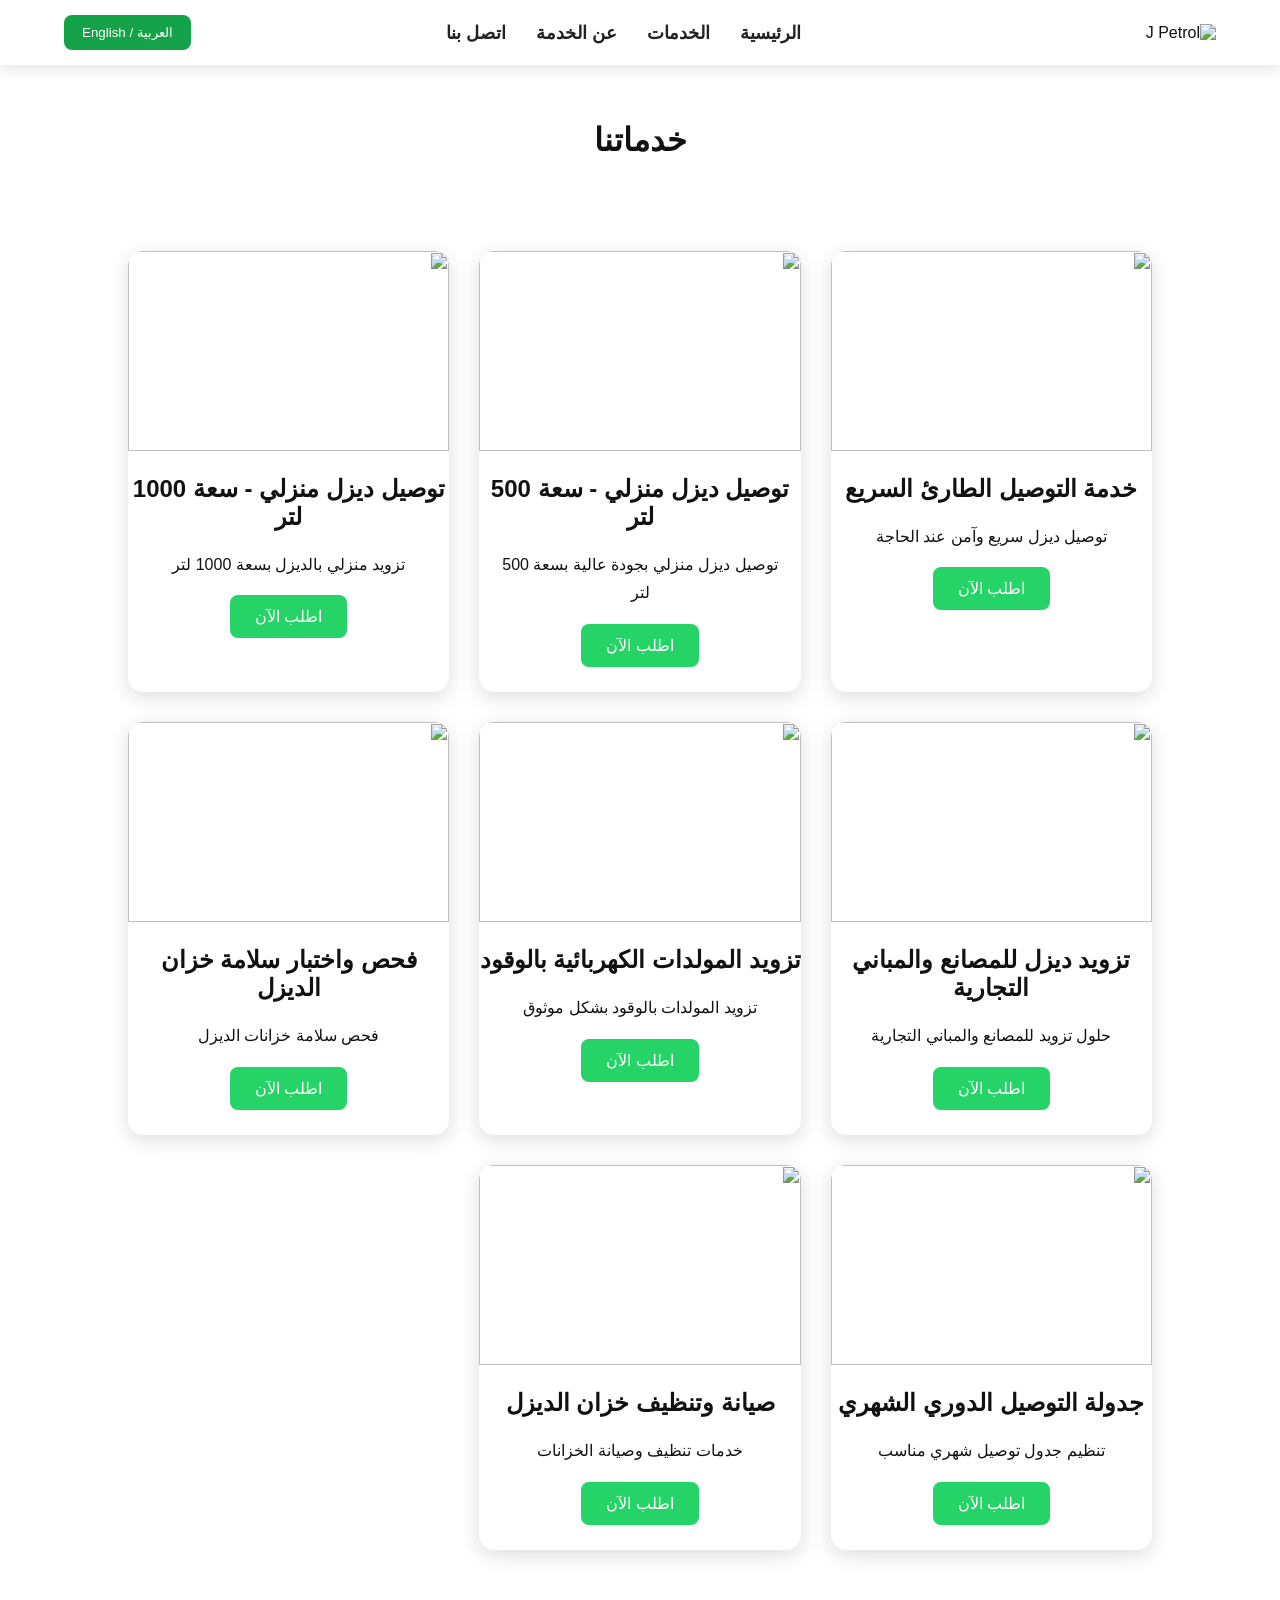
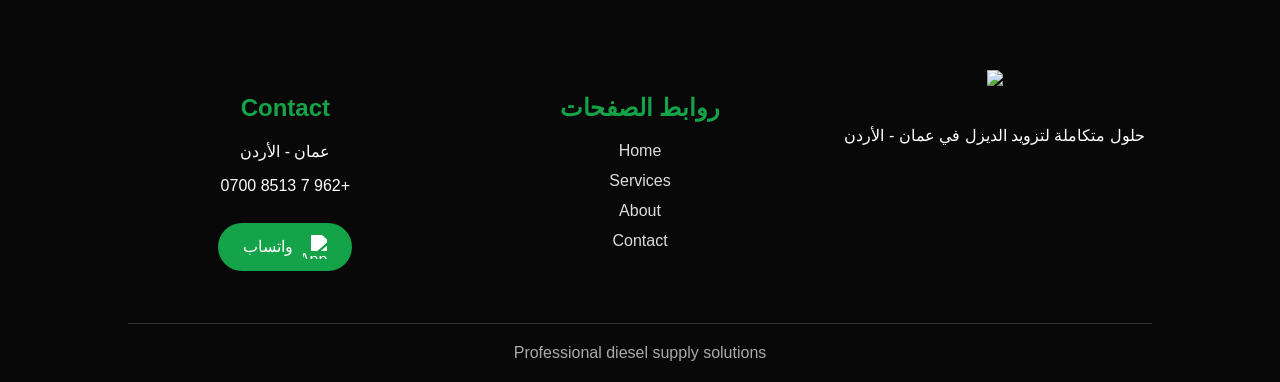
==== services.html @ 36f64475 "Add files via upload" ====
<!DOCTYPE html>
<html lang="ar" dir="rtl">
<head>
<meta charset="UTF-8">
<meta name="viewport" content="width=device-width, initial-scale=1.0">
<title>J Petrol - Services</title>
<link rel="stylesheet" href="style.css">
<style>
.services-grid{
display:grid;
grid-template-columns:repeat(auto-fit,minmax(280px,1fr));
gap:30px;
padding:50px 10%;
}
.card{
background:#fff;
box-shadow:0 5px 20px #ddd;
border-radius:15px;
overflow:hidden;
text-align:center;
padding-bottom:25px;
}
.card img{width:100%;height:200px;object-fit:cover}
.card h2{font-size:24px}
.card p{padding:0 20px;line-height:1.8}
.order{
display:inline-block;
background:#25D366;
color:white;
padding:12px 25px;
border-radius:8px;
text-decoration:none;
}
</style>
</head>
<body>

<header class="main-nav">
<nav class="navbar">
<div class="logo">
<img src="images/logo.svg" alt="J Petrol">
</div>

<ul class="nav-links">
<li><a href="index.html" data-key="home">الرئيسية</a></li>
<li><a href="services.html" data-key="services">الخدمات</a></li>
<li><a href="index.html#about" data-key="about">عن الخدمة</a></li>
<li><a href="index.html#contact" data-key="contact">اتصل بنا</a></li>
</ul>

<button class="menu-toggle" aria-label="menu">☰</button>
<button class="lang-btn" onclick="changeLang()">العربية / English</button>

</nav>
</header>




<h1 style="text-align:center;padding:100px 0 20px;"><span data-key="servicesTitle"><span data-key="servicesTitle">خدماتنا</span></span></h1>

<div class="services-grid">

<div class="card"><img src="images/services/service1.jpg"><h2 data-key="service1">خدمة التوصيل الطارئ السريع</h2><p data-key="service1Desc">توصيل الديزل بسرعة عند الحاجة.</p><a class="order" data-key="order" href="https://wa.me/962000000000?text=طلب خدمة التوصيل الطارئ">اطلب الآن</a></div>

<div class="card"><img src="images/services/service2.jpg"><h2 data-key="service2">توصيل ديزل منزلي - سعة 500 لتر</h2><p data-key="service2Desc">توفير ديزل منزلي بجودة عالية.</p><a class="order" data-key="order" href="https://wa.me/962000000000?text=طلب ديزل 500 لتر">اطلب الآن</a></div>

<div class="card"><img src="images/services/service3.jpg"><h2 data-key="service3">توصيل ديزل منزلي - سعة 1000 لتر</h2><p data-key="service3Desc">خدمة تعبئة منزلية موثوقة.</p><a class="order" data-key="order" href="https://wa.me/962000000000?text=طلب ديزل 1000 لتر">اطلب الآن</a></div>

<div class="card"><img src="images/services/service4.jpg"><h2 data-key="service4">تزويد ديزل للمصانع والمباني التجارية</h2><p data-key="service4Desc">حلول تزويد للشركات والمصانع.</p><a class="order" data-key="order" href="https://wa.me/962000000000?text=طلب تزويد مصانع">اطلب الآن</a></div>

<div class="card"><img src="images/services/service5.jpg"><h2 data-key="service5">تزويد المولدات الكهربائية بالوقود</h2><p data-key="service5Desc">تزويد مستمر للمولدات.</p><a class="order" data-key="order" href="https://wa.me/962000000000?text=طلب تزويد مولدات">اطلب الآن</a></div>

<div class="card"><img src="images/services/service6.jpg"><h2 data-key="service6">فحص واختبار سلامة خزان الديزل</h2><p data-key="service6Desc">فحص احترافي للخزانات.</p><a class="order" data-key="order" href="https://wa.me/962000000000?text=طلب فحص خزان">اطلب الآن</a></div>

<div class="card"><img src="images/services/service7.jpg"><h2 data-key="service7">جدولة التوصيل الدوري الشهري</h2><p data-key="service7Desc">تنظيم مواعيد التوصيل.</p><a class="order" data-key="order" href="https://wa.me/962000000000?text=طلب جدولة شهرية">اطلب الآن</a></div>

<div class="card"><img src="images/services/service8.jpg"><h2 data-key="service8">صيانة وتنظيف خزان الديزل</h2><p data-key="service8Desc">خدمات صيانة وتنظيف.</p><a class="order" data-key="order" href="https://wa.me/962000000000?text=طلب صيانة خزان">اطلب الآن</a></div>

</div>




<footer class="modern-footer">

<div class="footer-container">

<div class="footer-col brand">
<img src="images/logo.svg" class="footer-logo">
<p>
<span data-key="footerDescription">J Petrol provides reliable diesel supply solutions for homes, businesses and factories in Amman - Jordan.</span>
</p>
</div>

<div class="footer-col">
<h3 data-key="quickLinks">Quick Links</h3>
<a href="index.html">Home</a>
<a href="services.html">Services</a>
<a href="index.html#about">About</a>
<a href="index.html#contact">Contact</a>
</div>

<div class="footer-col">
<h3 data-key="footerContact">Contact</h3>
<p><span data-key="location">📍 Amman, Jordan</span></p>
<p><span data-key="phoneFooter">📞 +962 XXXXXXXX</span></p>
<a class="footer-whatsapp" href="https://wa.me/962XXXXXXXXX" target="_blank"><img src="images/whatsapp.svg" alt="WhatsApp"><span data-key="whatsapp">WhatsApp</span></a>
</div>

</div>

<div class="footer-bottom">
<span data-key="footerText">Professional diesel supply solutions</span>
</div>

</footer>


<script>
const observer = new IntersectionObserver(entries=>{
entries.forEach(entry=>{
if(entry.isIntersecting){
entry.target.classList.add("show");
}
});
});

document.querySelectorAll("[data-animate]").forEach(el=>{
observer.observe(el);
});
</script>


<script>
const menu=document.querySelector(".menu-toggle");
const links=document.querySelector(".nav-links");
if(menu){menu.addEventListener("click",()=>{links.classList.toggle("active"); menu.classList.toggle("open");});}
</script>
<script src="translations.js"></script>
<script>
let currentLang = localStorage.getItem("lang") || "ar";

function applyLanguage(){
    document.documentElement.lang = currentLang;
    document.documentElement.dir = currentLang === "ar" ? "rtl" : "ltr";

    document.querySelectorAll("[data-key]").forEach(function(el){
        const key = el.getAttribute("data-key");
        if(translations[currentLang] && translations[currentLang][key]){
            el.innerHTML = translations[currentLang][key];
        }
    });

    document.querySelectorAll("[data-key-placeholder]").forEach(function(el){
        const key = el.getAttribute("data-key-placeholder");
        if(translations[currentLang] && translations[currentLang][key]){
            el.placeholder = translations[currentLang][key];
        }
    });
}

function changeLang(){
    currentLang = currentLang === "ar" ? "en" : "ar";
    localStorage.setItem("lang", currentLang);
    applyLanguage();
}

document.addEventListener("DOMContentLoaded", applyLanguage);
</script>
</body>
</html>
---- style.css ----
* {
  box-sizing: border-box;
}
body {
  margin: 0;
  font-family: Arial;
  color: #222;
}
nav {
  display: flex;
  justify-content: space-around;
  align-items: center;
  padding: 20px;
  background: white;
}
nav ul {
  display: flex;
  gap: 30px;
  list-style: none;
}
.logo {
  width: 120px;
}

.logo img{
  height: 55px;
}

button {
  padding: 10px;
  background: #e59b00;
  color: white;
  border: 0;
}
.hero {
  height: 90vh;
  background: url("images/hero.jpg") center/cover;
  display: flex;
  align-items: center;
  color: white;
}
.content {
  margin: 10%;
  font-size: 25px;
  background: #0008;
  padding: 30px;
}
.split {
  display: flex;
  gap: 40px;
  align-items: center;
  padding: 70px 10%;
}
.split img,
.contact img {
  width: 45%;
  border-radius: 15px;
}
.dark {
  background: #111;
  color: white;
}
.contact {
  text-align: center;
  padding: 70px;
}
.contact img {
  width: 60%;
}
footer {
  background: #050505;
  color: white;
  text-align: center;
  padding: 30px;
}
@media (max-width: 700px) {
  .split {
    flex-direction: column;
  }
  .split img,
  .contact img {
    width: 90%;
  }
  nav {
    flex-direction: column;
  }
  nav ul {
    padding: 0;
  }
}

.services-grid {
  display: grid;
  grid-template-columns: repeat(auto-fit, minmax(230px, 1fr));
  gap: 25px;
  padding: 30px 10%;
}
.service-card {
  background: #fff;
  box-shadow: 0 4px 15px #ddd;
  border-radius: 12px;
  overflow: hidden;
  text-align: center;
  padding-bottom: 20px;
}
.service-card img {
  width: 100%;
  height: 160px;
  object-fit: cover;
}
.service-card a {
  display: inline-block;
  background: #15a349;
  color: #fff;
  padding: 10px 25px;
  border-radius: 8px;
  text-decoration: none;
}
nav a {
  text-decoration: none;
  color: #222;
}

.whatsapp-btn {
  display: inline-block;
  background: #15a349;
  color: white;
  padding: 15px 35px;
  border-radius: 10px;
  text-decoration: none;
  margin: 20px;
}

#whatsappForm {
  max-width: 600px;
  margin: 30px auto;
  display: flex;
  flex-direction: column;
  gap: 15px;
}

#whatsappForm input,
#whatsappForm select,
#whatsappForm textarea {
  padding: 15px;
  font-size: 16px;
  border: 1px solid #ddd;
  border-radius: 8px;
}

#whatsappForm textarea {
  height: 120px;
}

.whatsapp-float {
  position: fixed;
  bottom: 25px;
  right: 25px;
  width: 60px;
  height: 60px;
  background: #15a349;
  color: white;
  border-radius: 50%;
  display: flex;
  align-items: center;
  justify-content: center;
  font-size: 30px;
  text-decoration: none;
  z-index: 9999;
  box-shadow: 0 5px 15px rgba(0, 0, 0, 0.3);
}

.lang-btn {
  background: #e59b00;
  color: white;
  border: none;
  padding: 10px 18px;
  border-radius: 8px;
  cursor: pointer;
}

.main-nav {
  position: fixed;
  top: 0;
  left: 0;
  right: 0;
  z-index: 10000;
  background: white;
  box-shadow: 0 3px 15px rgba(0, 0, 0, 0.12);
}

.navbar {
  width: 90%;
  margin: auto;
  display: flex;
  align-items: center;
  justify-content: space-between;
  padding: 15px 0;
}

.navbar ul {
  display: flex;
  gap: 30px;
  list-style: none;
  margin: 0;
}

.navbar a {
  text-decoration: none;
  color: #222;
  font-size: 18px;
  font-weight: 600;
}

.lang-btn {
  background: #e59b00;
  color: white;
  border: 0;
  padding: 10px 18px;
  border-radius: 8px;
  cursor: pointer;
}

/* body{
padding-top:90px;
} */

@media (max-width: 768px) {
  .navbar {
    flex-direction: column;
    gap: 15px;
  }
  .navbar ul {
    gap: 15px;
    flex-wrap: wrap;
    justify-content: center;
  }
}

:root {
  --primary: #15a349;
  --dark: #111111;
  --light: #ffffff;
}

body {
  font-family: "Arial", sans-serif;
  color: var(--dark);
}

/* Modern Hero */
.hero {
  min-height: 100vh;
  background:
    linear-gradient(90deg, rgba(0, 0, 0, 0.85), rgba(0, 0, 0, 0.35)),
    url("images/hero.jpg") center/cover;
  display: flex;
  align-items: center;
}

.hero-content {
  max-width: 700px;
  color: white;
}

.hero-content h1 {
  font-size: 60px;
  font-weight: 800;
  line-height: 1.2;
}

.hero-content p {
  font-size: 22px;
  line-height: 2;
}

.hero .btn {
  background: var(--primary);
  border-radius: 30px;
  padding: 16px 45px;
}

/* Services Cards */

.service-card {
  background: white;
  border-radius: 20px;
  overflow: hidden;
  transition: 0.35s;
  border: 1px solid #eee;
}

.service-card:hover {
  transform: translateY(-12px);
  box-shadow: 0 20px 40px rgba(0, 0, 0, 0.15);
}

.service-card img {
  transition: 0.35s;
}

.service-card:hover img {
  transform: scale(1.05);
}

.service-card a {
  background: var(--primary) !important;
}

/* Buttons */

button,
.lang-btn {
  background: var(--primary) !important;
}

/* Sections */

.section-title {
  font-weight: 800;
}

.split.dark {
  background: #111;
  color: white;
}

/* Modern Footer */

.modern-footer {
  background: #080808;
  color: white;
  padding: 70px 10% 20px;
}

.footer-container {
  display: grid;
  grid-template-columns: repeat(auto-fit, minmax(250px, 1fr));
  gap: 40px;
}

.footer-logo {
  width: 160px;
  margin-bottom: 20px;
}

.footer-col h3 {
  color: #15a349;
  font-size: 24px;
  margin-bottom: 20px;
}

.footer-col a {
  display: block;
  color: #ddd;
  text-decoration: none;
  margin: 12px 0;
  transition: 0.3s;
}

.footer-col a:hover {
  color: #15a349;
  transform: translateX(5px);
}

.footer-whatsapp {
  background: #15a349;
  color: white !important;
  padding: 12px 25px;
  border-radius: 25px;
  display: inline-block !important;
}

.footer-bottom {
  margin-top: 40px;
  padding-top: 20px;
  border-top: 1px solid #333;
  text-align: center;
  color: #aaa;
}

/* Scroll Animation */

[data-animate] {
  opacity: 0;
  transform: translateY(40px);
  transition: all 0.8s ease;
}

[data-animate].show {
  opacity: 1;
  transform: translateY(0);
}

.service-card {
  transition: 0.4s;
}

.service-card:hover {
  transform: translateY(-15px);
  box-shadow: 0 20px 45px rgba(32, 200, 120, 0.25);
}

.premium-hero {
  height: 100vh;
  background:
    linear-gradient(90deg, rgba(0, 0, 0, 0.85), rgba(0, 0, 0, 0.35)),
    url("images/hero.jpg") center/cover;
  position: relative;
  display: flex;
  align-items: center;
  overflow: hidden;
}

.hero-container {
  width: 90%;
  margin: auto;
  position: relative;
  z-index: 2;
}

.hero-text {
  max-width: 720px;
  color: white;
}

.hero-small {
  font-size: 22px;
  color: #15a349;
  font-weight: bold;
}

.hero-text h1 {
  font-size: 72px;
  line-height: 1.15;
  font-weight: 900;
  margin: 20px 0;
}

.hero-text h1 span {
  color: #15a349;
}

.hero-text p {
  font-size: 24px;
  line-height: 1.8;
}

.hero-buttons {
  display: flex;
  gap: 20px;
  align-items: center;
  margin-top: 35px;
}

.hero-whatsapp {
  display: flex;
  align-items: center;
  gap: 15px;
  background: #15a349;
  padding: 15px 35px;
  border-radius: 45px;
  color: white;
  text-decoration: none;
}

.hero-whatsapp img {
  width: 45px;
}

.hero-whatsapp small {
  display: block;
  direction: ltr;
}

.hero-outline {
  border: 1px solid white;
  padding: 18px 35px;
  border-radius: 40px;
  color: white;
  text-decoration: none;
}

.hero-features {
  display: flex;
  margin-top: 60px;
  gap: 15px;
}

/* .hero-features div{
background:rgba(0,0,0,.45);
padding:15px 25px;
text-align:center;
border-radius:15px;
} */

.hero-features span {
  font-size: 35px;
  color: #15a349;
}

.hero-features p {
  font-size: 18px;
  margin: 5px;
}

@media (max-width: 768px) {
  .hero-text h1 {
    font-size: 42px;
  }
  .hero-buttons,
  .hero-features {
    flex-direction: column;
  }
}

.premium-hero {
  min-height: 100vh;
  background:
    linear-gradient(90deg, rgba(0, 0, 0, 0.8), rgba(0, 0, 0, 0.25)),
    url("images/hero.jpg") center/cover;
  display: flex;
  align-items: center;
}
.hero-container {
  width: 90%;
  margin: auto;
}
.hero-text {
  max-width: 700px;
  color: #fff;
}
.hero-small {
  color: #15a349;
  font-size: 24px;
}
.hero-text h1 {
  font-size: 70px;
  font-weight: 900;
  line-height: 1.2;
}
.hero-text h1 span {
  color: #15a349;
}
.hero-text p {
  font-size: 22px;
  line-height: 1.8;
}
.hero-buttons {
  display: flex;
  gap: 20px;
  margin-top: 30px;
}
.hero-whatsapp {
  display: flex;
  align-items: center;
  gap: 15px;
  background: #15a349;
  color: #fff;
  padding: 15px 35px;
  border-radius: 50px;
  text-decoration: none;
}
.hero-whatsapp img {
  width: 45px;
}
.hero-outline {
  border: 1px solid #fff;
  color: #fff;
  padding: 18px 35px;
  border-radius: 40px;
  text-decoration: none;
}

/* =========================
   Mobile Responsive Design
========================= */

@media (max-width: 768px) {
  body {
    overflow-x: hidden;
  }

  /* Navbar */
  .main-nav {
    position: fixed;
  }

  .navbar {
    width: 95%;
    flex-direction: column;
    gap: 15px;
    padding: 12px 0;
  }

  .navbar ul {
    width: 100%;
    justify-content: center;
    flex-wrap: wrap;
    gap: 15px;
    padding: 0;
  }

  .navbar a {
    font-size: 14px;
  }

  .lang-btn {
    padding: 8px 14px;
    font-size: 14px;
  }

  /* Hero */

  .premium-hero,
  .hero {
    min-height: 100vh;
    text-align: center;
  }

  .hero-container {
    width: 90%;
  }

  .hero-text {
    margin: auto;
  }

  .hero-text h1,
  .hero-content h1 {
    font-size: 38px;
    line-height: 1.3;
  }

  .hero-text p,
  .hero-content p {
    font-size: 17px;
    line-height: 1.8;
  }

  .hero-buttons {
    flex-direction: column;
    align-items: center;
  }

  .hero-whatsapp {
    width: 100%;
    justify-content: center;
    padding: 12px;
  }

  .hero-outline {
    width: 100%;
  }

  /* Services */

  .services-grid {
    grid-template-columns: 1fr;
    padding: 30px 5%;
  }

  .service-card {
    width: 100%;
  }

  .service-card img {
    height: 200px;
  }

  /* Sections */

  .split {
    flex-direction: column;
    padding: 50px 5%;
    text-align: center;
  }

  .split img,
  .contact img {
    width: 100%;
  }

  .section-title {
    font-size: 30px;
  }

  .section-text {
    font-size: 17px;
  }

  /* Contact Form */

  #whatsappForm {
    width: 100%;
    padding: 0 10px;
  }

  /* Footer */

  .footer-container {
    grid-template-columns: 1fr;
    text-align: center;
  }

  .footer-col a:hover {
    transform: none;
  }

  /* Floating WhatsApp */

  .whatsapp-float {
    width: 58px;
    height: 58px;
    right: 15px;
    bottom: 15px;
  }
}

@media (max-width: 420px) {
  .hero-text h1,
  .hero-content h1 {
    font-size: 32px;
  }

  .navbar ul {
    gap: 10px;
  }

  .navbar a {
    font-size: 13px;
  }
}

/* Professional mobile improvements */
.hero-container {
  width: 90%;
  max-width: 1200px;
  margin: auto;
}
.hero-text {
  max-width: 620px;
  background: rgba(0, 0, 0, 0.45);
  padding: 40px;
  border-radius: 20px;
  backdrop-filter: blur(4px);
}
.hero-text h1 {
  font-size: clamp(32px, 5vw, 58px);
  margin: 15px 0;
}
.hero-text p {
  font-size: 20px;
  line-height: 1.8;
}
.hero-buttons {
  display: flex;
  gap: 15px;
  flex-wrap: wrap;
  margin-top: 25px;
}
.hero-whatsapp,
.hero-outline {
  display: flex;
  align-items: center;
  gap: 12px;
  padding: 14px 22px;
  border-radius: 12px;
  text-decoration: none;
}
.hero-whatsapp {
  background: #15a349;
  color: #fff;
}
.hero-whatsapp img {
  width: 35px;
  height: 35px;
}
.hero-outline {
  border: 2px solid #fff;
  color: #fff;
}

.menu-toggle {
  display: none;
  background: #e59b00;
  color: white;
  border: 0;
  font-size: 25px;
  border-radius: 8px;
  padding: 8px 14px;
}

@media (max-width: 768px) {
  body {
    padding-top: 75px;
    overflow-x: hidden;
  }
  .main-nav {
    height: auto;
  }
  .navbar {
    width: 92%;
    flex-direction: row;
    flex-wrap: wrap;
    padding: 12px 0;
  }
  .logo {
    width: 95px;
  }
  .menu-toggle {
    display: block;
    order: 2;
  }
  .lang-btn {
    order: 3;
    font-size: 12px;
    padding: 8px;
  }
  .nav-links {
    display: none !important;
    width: 100%;
    flex-direction: column;
    text-align: center;
    gap: 12px !important;
    padding: 15px 0 !important;
  }
  .nav-links.active {
    display: flex !important;
  }
  .hero {
    min-height: 80vh;
    height: auto;
    padding: 50px 0;
  }
  .hero-text {
    padding: 25px 18px;
    text-align: center;
  }
  .hero-text p {
    font-size: 16px;
  }
  .hero-buttons {
    justify-content: center;
  }
  .hero-whatsapp,
  .hero-outline {
    width: 100%;
    justify-content: center;
  }
  .split {
    padding: 40px 6%;
    gap: 25px;
  }
  .split h2 {
    font-size: 26px;
  }
  .services-grid {
    padding: 20px 6%;
    grid-template-columns: 1fr;
  }
  .service-card img {
    height: 200px;
  }
  footer {
    padding: 25px 15px;
  }
}

/* Improved mobile dropdown navigation */
@media (max-width: 768px) {
  .main-nav {
    height: 72px;
  }
  .navbar {
    height: 72px;
    position: relative;
    flex-direction: row;
    align-items: center;
    justify-content: space-between;
  }
  .nav-links.active {
    position: absolute;
    top: 72px;
    left: 0;
    width: 100%;
    background: #fff;
    box-shadow: 0 10px 25px rgba(0, 0, 0, 0.12);
    padding: 25px 0 !important;
    display: flex !important;
    gap: 22px !important;
    z-index: 9999;
  }
  .nav-links.active a {
    font-size: 17px;
    padding: 8px;
    display: block;
  }
  .menu-toggle {
    order: 0;
    width: 52px;
    height: 45px;
    display: flex;
    align-items: center;
    justify-content: center;
    background: #15a349;
  }
  .logo {
    order: 1;
  }
  .lang-btn {
    order: 2;
  }
}

/* Premium Hero Upgrade */
.premium-hero {
  position: relative;
  min-height: 100vh;
  padding-top: 90px;
  background:
    linear-gradient(90deg, rgba(0, 0, 0, 0.82) 0%, rgba(0, 0, 0, 0.35) 65%),
    url("images/hero.jpg") center/cover no-repeat;
  display: flex;
  align-items: center;
}
.hero-container {
  width: 90%;
  margin: auto;
}
.hero-text {
  max-width: 950px;
  color: #fff;
}
.hero-small {
  color: #15a349;
  font-size: 22px;
  font-weight: bold;
}
.hero-text h1 {
  font-size: 72px;
  line-height: 1.15;
  font-weight: 900;
  margin: 20px 0;
}
.hero-text h1 span {
  color: #15a349;
}
.hero-text p {
  font-size: 24px;
  line-height: 1.8;
}
.hero-buttons {
  display: flex;
  gap: 25px;
  align-items: center;
  margin-top: 35px;
}
.hero-whatsapp {
  background: #15a349;
  color: #fff;
  text-decoration: none;
  padding: 15px 35px;
  border-radius: 45px;
  display: flex;
  align-items: center;
  gap: 15px;
  font-size: 20px;
}
.hero-whatsapp img {
  width: 38px;
}
.hero-outline {
  border: 1px solid #fff;
  color: #fff;
  text-decoration: none;
  border-radius: 40px;
}
.hero-features {
  display: flex;
  direction: rtl;
  gap: 0;
  margin-top: 55px;
  align-items: center;
}
.hero-features .feature-item {
  width: 170px;
  padding: 10px 20px;
  border-left: 1px solid rgba(255, 255, 255, 0.35);
  text-align: center;
}
.hero-features .feature-item:last-child {
  border-left: 0;
}
.feature-icon {
  width: 58px;
  height: 58px;
  margin: 0 auto 12px;
  border-radius: 50%;
  display: flex;
  align-items: center;
  justify-content: center;
  background: rgba(0, 0, 0, 0.55);
  color: #15a349;
  font-size: 30px;
  filter: drop-shadow(0 0 8px rgba(32, 200, 120, 0.25));
}
.hero-features span {
  display: block;
  color: #fff;
  font-size: 17px;
  font-weight: 700;
  white-space: nowrap;
}

@media (max-width: 768px) {
  .premium-hero {
    min-height: 100vh;
    text-align: center;
  }
  .hero-container {
    width: 92%;
  }
  .hero-text h1 {
    font-size: 40px;
  }
  .hero-text p {
    font-size: 17px;
  }
  .hero-buttons {
    flex-direction: column;
  }
  .hero-whatsapp,
  .hero-outline {
    width: 100%;
    justify-content: center;
  }
  .hero-features {
    display: grid;
    grid-template-columns: repeat(2, 1fr);
    margin-top: 35px;
  }
  .hero-features .feature-item {
    width: auto;
    border: 0;
    padding: 10px;
  }
}

/* Premium SVG Hero Icons */
.feature-icon svg {
  width: 42px;
  height: 42px;
  fill: none;
  stroke: #00c853;
  stroke-width: 2;
  stroke-linecap: round;
  stroke-linejoin: round;
  display: block;
}
.feature-icon svg path:first-child {
  fill: transparent;
}
.feature-icon {
  display: flex;
  align-items: center;
  justify-content: center;
}

/* Phone contact box */
.phone-box {
  display: flex;
  align-items: center;
  justify-content: center;
  gap: 18px;
  background: #f7f7f7;
  border-radius: 16px;
  padding: 18px 35px;
  margin: 25px auto;
  max-width: 420px;
  direction: rtl;
  border: 1px solid #e5e5e5;
}
.phone-icon {
  width: 55px;
  height: 55px;
  border-radius: 50%;
  background: #16c45b;
  color: white;
  display: flex;
  align-items: center;
  justify-content: center;
  font-size: 25px;
}
.phone-box h3 {
  margin: 0 0 8px;
  font-size: 18px;
}
.phone-box a {
  color: #16c45b;
  font-size: 22px;
  font-weight: bold;
  text-decoration: none;
}
@media (max-width: 700px) {
  .phone-box {
    width: 90%;
    padding: 15px;
  }
  .phone-box a {
    font-size: 18px;
  }
}

/* Contact form + side buttons */
.contact-layout {
  display: flex;
  direction: ltr;
  align-items: stretch;
  justify-content: center;
  gap: 30px;
  max-width: 1000px;
  margin: 35px auto;
}
.contact-layout #whatsappForm {
  flex: 1;
  margin: 0;
}
.contact-actions {
  width: 300px;
  display: flex;
  flex-direction: column;
  gap: 20px;
}
.contact-card {
  direction: rtl;
  display: flex;
  align-items: center;
  gap: 15px;
  background: #fff;
  border: 1px solid #e5e5e5;
  border-radius: 18px;
  padding: 22px;
  text-decoration: none;
  color: #111;
  box-shadow: 0 8px 25px rgba(0, 0, 0, 0.06);
  transition: 0.3s;
}
.contact-card:hover {
  transform: translateY(-3px);
}
.contact-icon {
  width: 55px;
  height: 55px;
  border-radius: 50%;
  background: #16c45b;
  color: white;
  display: flex;
  align-items: center;
  justify-content: center;
  font-size: 24px;
}
.contact-card h3 {
  margin: 0 0 5px;
}
.contact-card span {
  color: #16c45b;
  font-weight: bold;
}
@media (max-width: 700px) {
  .contact-layout {
    flex-direction: column;
    direction: rtl;
    padding: 0 20px;
  }
  .contact-actions {
    width: 100%;
  }
}

.whatsapp-float .whatsapp-icon {
  width: 34px;
  height: 34px;
  display: block;
  color: white;
  fill: currentColor;
}
.whatsapp-float {
  line-height: 0;
}

.contact-icon img {
  width: 28px;
  height: 28px;
  object-fit: contain;
}
.footer-whatsapp {
  display: inline-flex !important;
  align-items: center;
  gap: 10px;
}
.footer-whatsapp img {
  width: 24px;
  height: 24px;
  filter: brightness(0) invert(1);
}

.section-btn {
  display: inline-flex;
  align-items: center;
  justify-content: center;
  margin-top: 25px;
  padding: 14px 38px;
  background: #19c66a;
  color: #fff;
  border-radius: 30px;
  font-weight: 700;
  text-decoration: none;
  transition: 0.3s;
}
.section-btn:hover {
  transform: translateY(-3px);
  background: #12ad59;
}
@media (max-width: 768px) {
  .section-btn {
    width: 100%;
  }
}
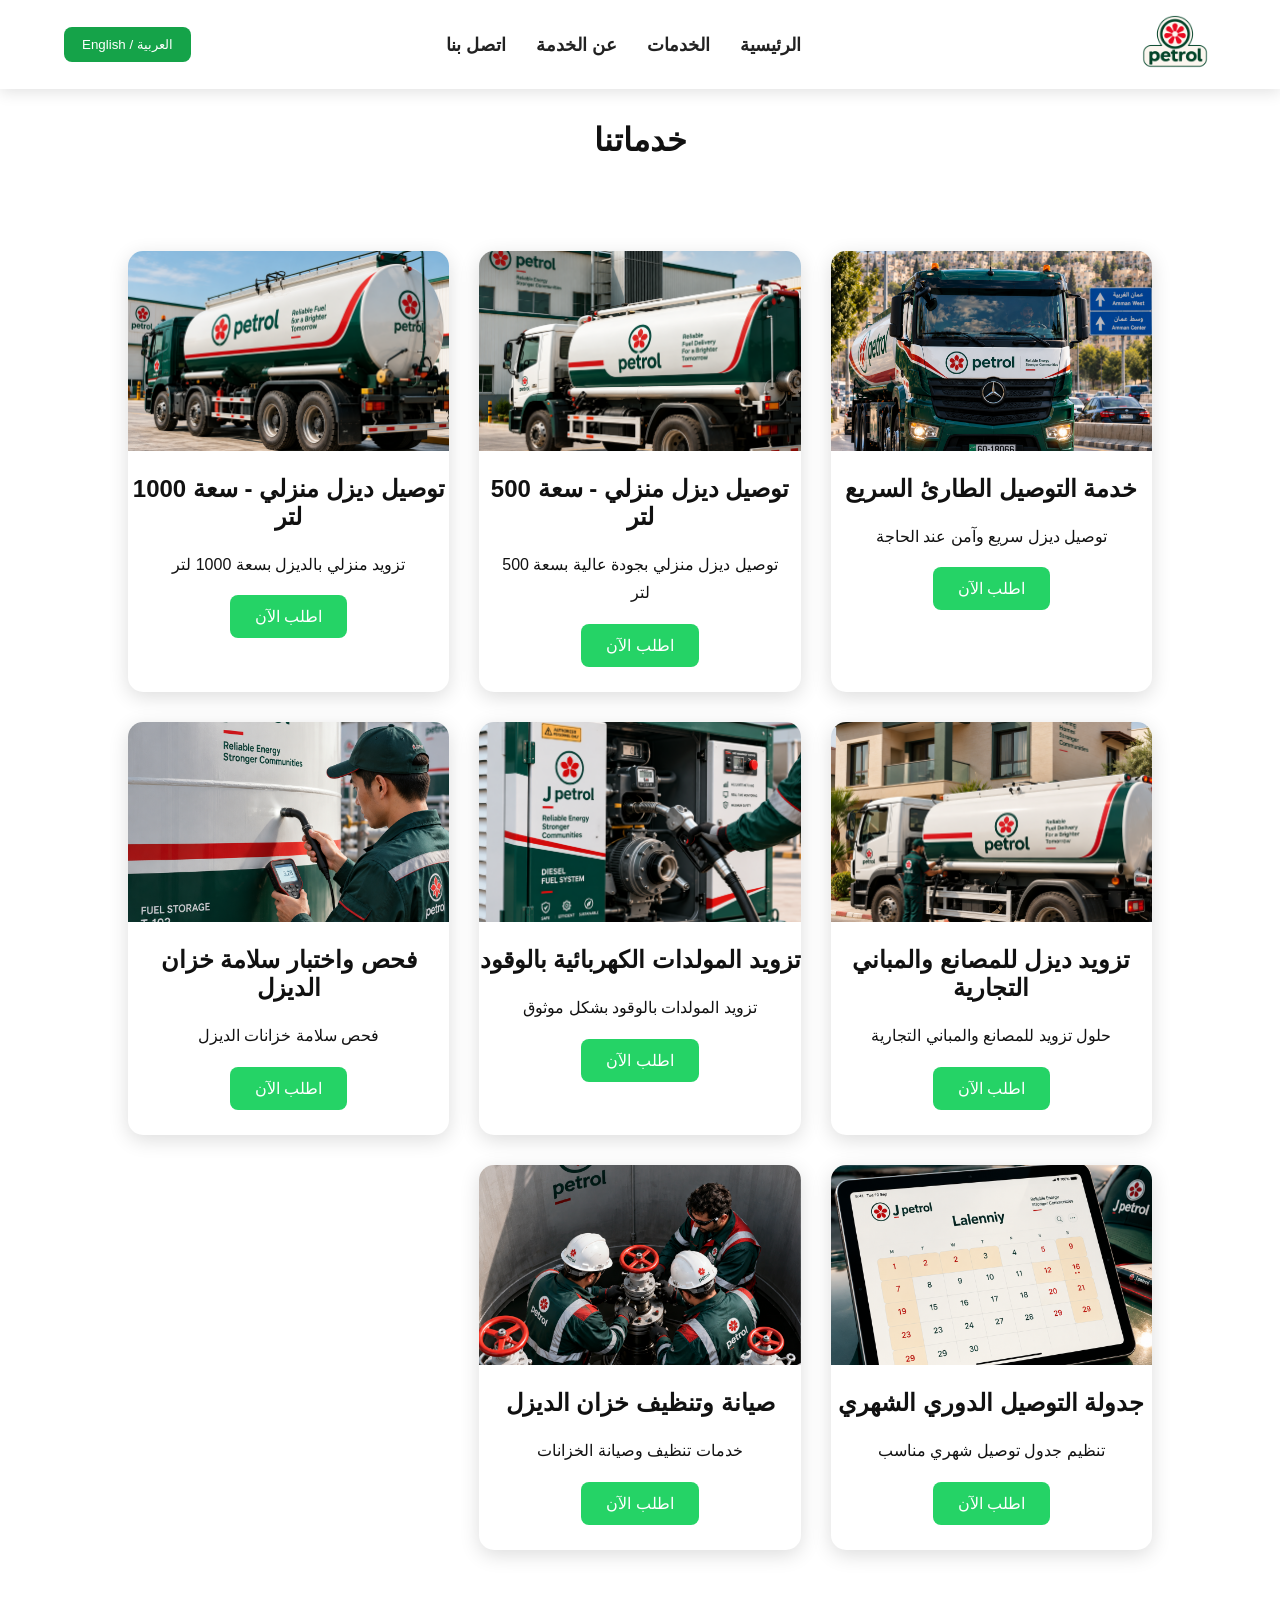
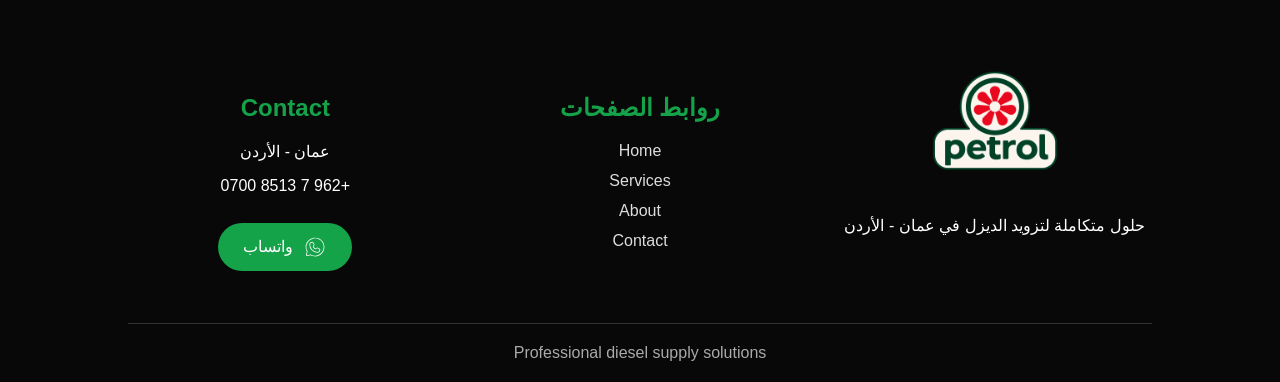
==== commit c32e5d4c: "Add files via upload" ====
--- a/services.html
+++ b/services.html
@@ -3,8 +3,24 @@
 <head>
 <meta charset="UTF-8">
 <meta name="viewport" content="width=device-width, initial-scale=1.0">
-<title>J Petrol - Services</title>
+<title>J Petrol | Diesel Supply Services Jordan</title>
+<meta name="description" content="Explore J Petrol diesel delivery services for residential, industrial and commercial customers in Jordan.">
+<meta name="keywords" content="Diesel Delivery Jordan, Fuel Supply, Diesel Supplier, توصيل ديزل الأردن">
 <link rel="stylesheet" href="style.css">
+<link rel="icon" href="images/logo.png" type="image/x-icon">
+
+<script type="application/ld+json">
+{
+ "@context":"https://schema.org",
+ "@type":"LocalBusiness",
+ "name":"J Petrol",
+ "description":"Diesel delivery and fuel supply solutions in Jordan for homes, factories and commercial facilities.",
+ "telephone":"+962 7 8513 0700",
+ "serviceType":"Diesel Delivery Service",
+ "areaServed":"Jordan"
+}
+</script>
+
 <style>
 .services-grid{
 display:grid;
@@ -38,7 +54,7 @@
 <header class="main-nav">
 <nav class="navbar">
 <div class="logo">
-<img src="images/logo.svg" alt="J Petrol">
+<img src="images/logo.png" alt="J Petrol diesel delivery company Jordan">
 </div>
 
 <ul class="nav-links">
@@ -87,7 +103,7 @@
 <div class="footer-container">
 
 <div class="footer-col brand">
-<img src="images/logo.svg" class="footer-logo">
+<img src="images/logo.png" class="footer-logo">
 <p>
 <span data-key="footerDescription">J Petrol provides reliable diesel supply solutions for homes, businesses and factories in Amman - Jordan.</span>
 </p>
--- a/style.css
+++ b/style.css
@@ -1227,3 +1227,28 @@
     width: 100%;
   }
 }
+
+.hero-phone {
+  display:flex;
+  align-items:center;
+  gap:12px;
+  padding:15px 30px;
+  border-radius:45px;
+  background:rgba(255,255,255,.08);
+  border:1px solid rgba(255,255,255,.8);
+  color:white;
+  text-decoration:none;
+}
+.hero-phone svg{
+ width:32px;
+ height:32px;
+ fill:#15a349;
+}
+.hero-phone small{
+ display:block;
+ direction:ltr;
+}
+@media(max-width:768px){
+ .hero-buttons{flex-direction:column;align-items:stretch;}
+ .hero-phone,.hero-whatsapp,.hero-outline{justify-content:center;}
+}
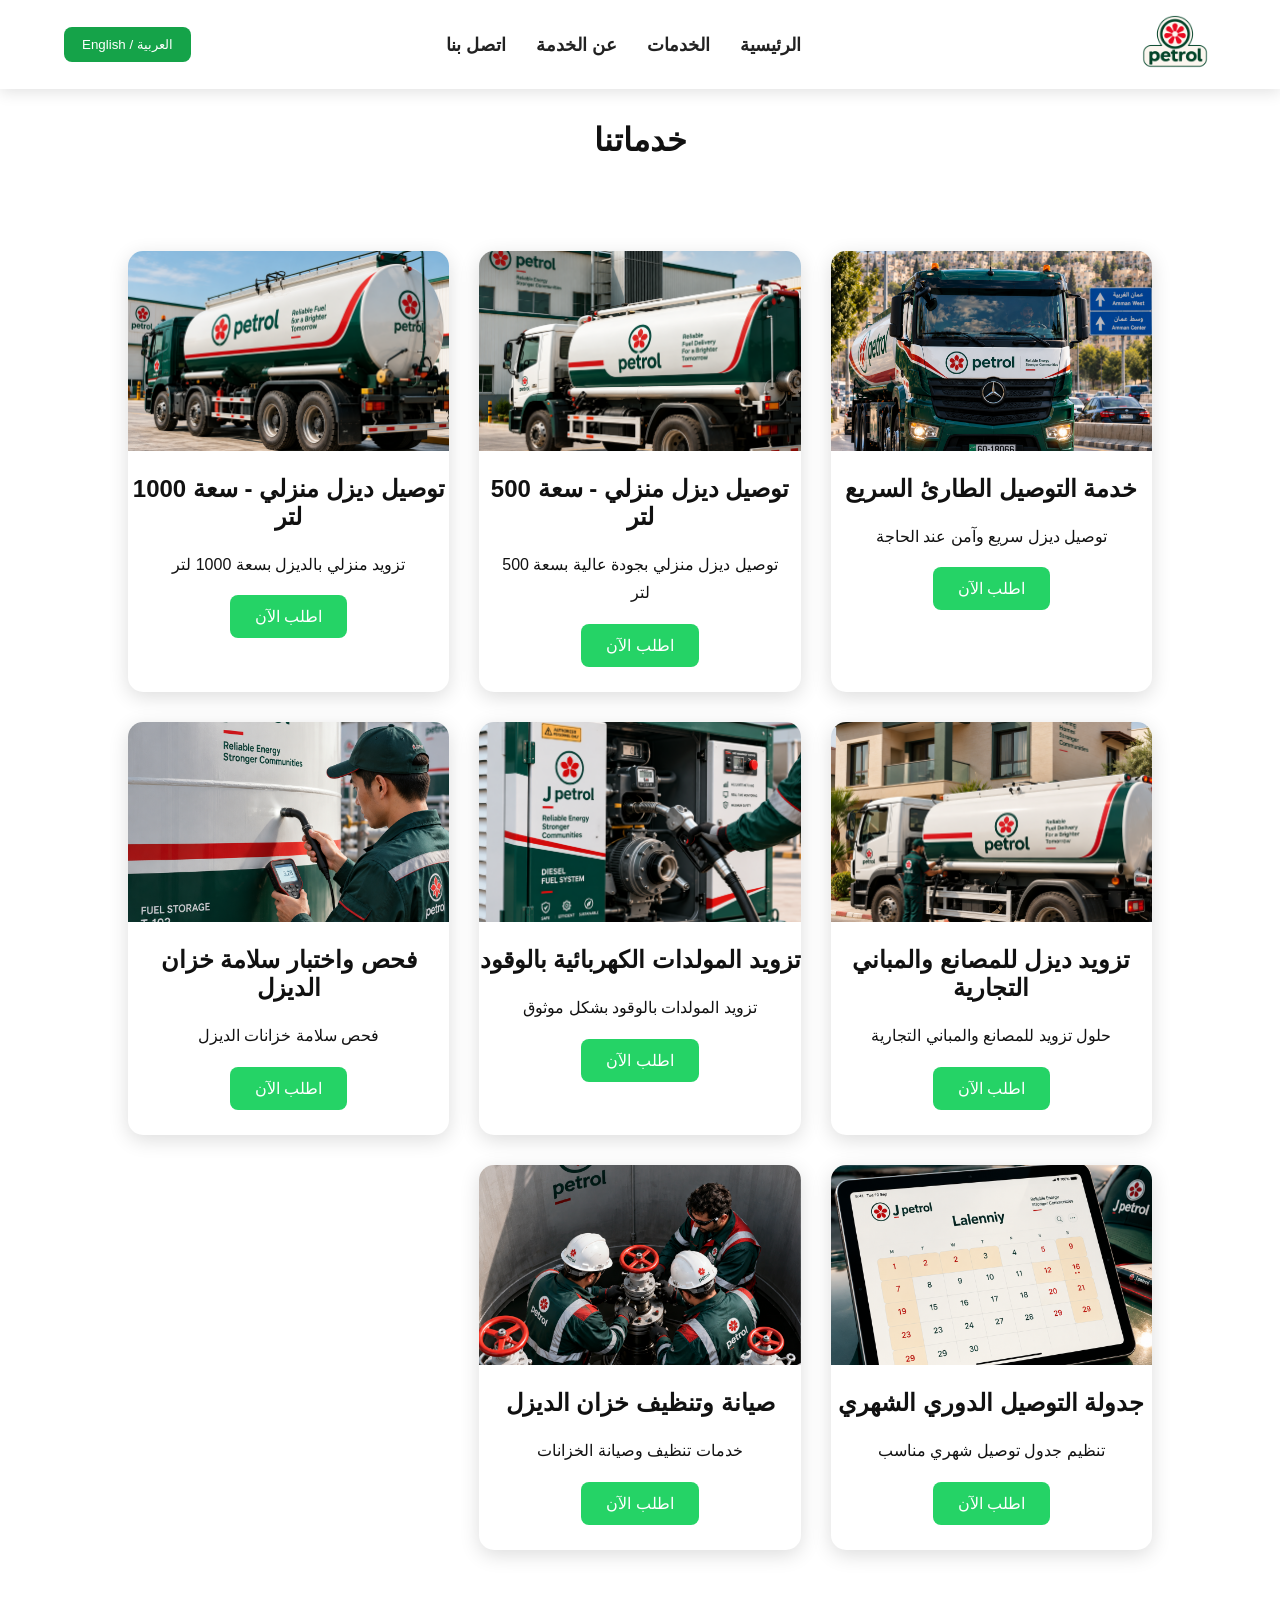
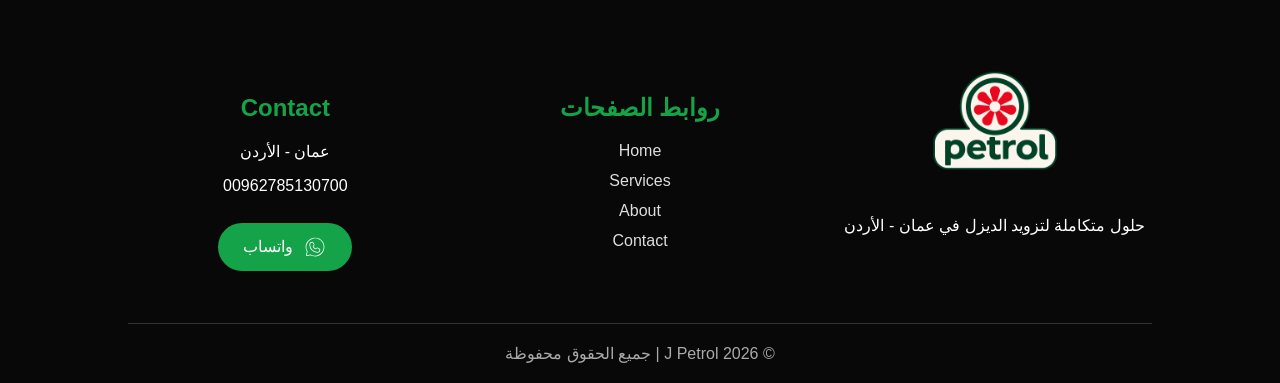
==== commit 0278fbf3: "Add files via upload" ====
--- a/services.html
+++ b/services.html
@@ -77,21 +77,21 @@
 
 <div class="services-grid">
 
-<div class="card"><img src="images/services/service1.jpg"><h2 data-key="service1">خدمة التوصيل الطارئ السريع</h2><p data-key="service1Desc">توصيل الديزل بسرعة عند الحاجة.</p><a class="order" data-key="order" href="https://wa.me/962000000000?text=طلب خدمة التوصيل الطارئ">اطلب الآن</a></div>
+<div class="card"><img src="images/services/service1.jpg"><h2 data-key="service1">خدمة التوصيل الطارئ السريع</h2><p data-key="service1Desc">توصيل الديزل بسرعة عند الحاجة.</p><a class="order" data-key="order" href="https://wa.me/962785130700?text=طلب خدمة التوصيل الطارئ">اطلب الآن</a></div>
 
-<div class="card"><img src="images/services/service2.jpg"><h2 data-key="service2">توصيل ديزل منزلي - سعة 500 لتر</h2><p data-key="service2Desc">توفير ديزل منزلي بجودة عالية.</p><a class="order" data-key="order" href="https://wa.me/962000000000?text=طلب ديزل 500 لتر">اطلب الآن</a></div>
+<div class="card"><img src="images/services/service2.jpg"><h2 data-key="service2">توصيل ديزل منزلي - سعة 500 لتر</h2><p data-key="service2Desc">توفير ديزل منزلي بجودة عالية.</p><a class="order" data-key="order" href="https://wa.me/962785130700?text=طلب ديزل 500 لتر">اطلب الآن</a></div>
 
-<div class="card"><img src="images/services/service3.jpg"><h2 data-key="service3">توصيل ديزل منزلي - سعة 1000 لتر</h2><p data-key="service3Desc">خدمة تعبئة منزلية موثوقة.</p><a class="order" data-key="order" href="https://wa.me/962000000000?text=طلب ديزل 1000 لتر">اطلب الآن</a></div>
+<div class="card"><img src="images/services/service3.jpg"><h2 data-key="service3">توصيل ديزل منزلي - سعة 1000 لتر</h2><p data-key="service3Desc">خدمة تعبئة منزلية موثوقة.</p><a class="order" data-key="order" href="https://wa.me/962785130700?text=طلب ديزل 1000 لتر">اطلب الآن</a></div>
 
-<div class="card"><img src="images/services/service4.jpg"><h2 data-key="service4">تزويد ديزل للمصانع والمباني التجارية</h2><p data-key="service4Desc">حلول تزويد للشركات والمصانع.</p><a class="order" data-key="order" href="https://wa.me/962000000000?text=طلب تزويد مصانع">اطلب الآن</a></div>
+<div class="card"><img src="images/services/service4.jpg"><h2 data-key="service4">تزويد ديزل للمصانع والمباني التجارية</h2><p data-key="service4Desc">حلول تزويد للشركات والمصانع.</p><a class="order" data-key="order" href="https://wa.me/962785130700?text=طلب تزويد مصانع">اطلب الآن</a></div>
 
-<div class="card"><img src="images/services/service5.jpg"><h2 data-key="service5">تزويد المولدات الكهربائية بالوقود</h2><p data-key="service5Desc">تزويد مستمر للمولدات.</p><a class="order" data-key="order" href="https://wa.me/962000000000?text=طلب تزويد مولدات">اطلب الآن</a></div>
+<div class="card"><img src="images/services/service5.jpg"><h2 data-key="service5">تزويد المولدات الكهربائية بالوقود</h2><p data-key="service5Desc">تزويد مستمر للمولدات.</p><a class="order" data-key="order" href="https://wa.me/962785130700?text=طلب تزويد مولدات">اطلب الآن</a></div>
 
-<div class="card"><img src="images/services/service6.jpg"><h2 data-key="service6">فحص واختبار سلامة خزان الديزل</h2><p data-key="service6Desc">فحص احترافي للخزانات.</p><a class="order" data-key="order" href="https://wa.me/962000000000?text=طلب فحص خزان">اطلب الآن</a></div>
+<div class="card"><img src="images/services/service6.jpg"><h2 data-key="service6">فحص واختبار سلامة خزان الديزل</h2><p data-key="service6Desc">فحص احترافي للخزانات.</p><a class="order" data-key="order" href="https://wa.me/962785130700?text=طلب فحص خزان">اطلب الآن</a></div>
 
-<div class="card"><img src="images/services/service7.jpg"><h2 data-key="service7">جدولة التوصيل الدوري الشهري</h2><p data-key="service7Desc">تنظيم مواعيد التوصيل.</p><a class="order" data-key="order" href="https://wa.me/962000000000?text=طلب جدولة شهرية">اطلب الآن</a></div>
+<div class="card"><img src="images/services/service7.jpg"><h2 data-key="service7">جدولة التوصيل الدوري الشهري</h2><p data-key="service7Desc">تنظيم مواعيد التوصيل.</p><a class="order" data-key="order" href="https://wa.me/962785130700?text=طلب جدولة شهرية">اطلب الآن</a></div>
 
-<div class="card"><img src="images/services/service8.jpg"><h2 data-key="service8">صيانة وتنظيف خزان الديزل</h2><p data-key="service8Desc">خدمات صيانة وتنظيف.</p><a class="order" data-key="order" href="https://wa.me/962000000000?text=طلب صيانة خزان">اطلب الآن</a></div>
+<div class="card"><img src="images/services/service8.jpg"><h2 data-key="service8">صيانة وتنظيف خزان الديزل</h2><p data-key="service8Desc">خدمات صيانة وتنظيف.</p><a class="order" data-key="order" href="https://wa.me/962785130700?text=طلب صيانة خزان">اطلب الآن</a></div>
 
 </div>
 
@@ -120,14 +120,14 @@
 <div class="footer-col">
 <h3 data-key="footerContact">Contact</h3>
 <p><span data-key="location">📍 Amman, Jordan</span></p>
-<p><span data-key="phoneFooter">📞 +962 XXXXXXXX</span></p>
-<a class="footer-whatsapp" href="https://wa.me/962XXXXXXXXX" target="_blank"><img src="images/whatsapp.svg" alt="WhatsApp"><span data-key="whatsapp">WhatsApp</span></a>
+<p><span data-key="phoneFooter">📞 +962 7 8513 0700</span></p>
+<a class="footer-whatsapp" href="https://wa.me/962785130700" target="_blank"><img src="images/whatsapp.svg" alt="WhatsApp"><span data-key="whatsapp">WhatsApp</span></a>
 </div>
 
 </div>
 
 <div class="footer-bottom">
-<span data-key="footerText">Professional diesel supply solutions</span>
+<span data-key="footer">© 2026 J Petrol | All Rights Reserved.</span>
 </div>
 
 </footer>
--- a/style.css
+++ b/style.css
@@ -318,6 +318,8 @@
 
 .section-title {
   font-weight: 800;
+      justify-content: center;
+    display: flex;
 }
 
 .split.dark {
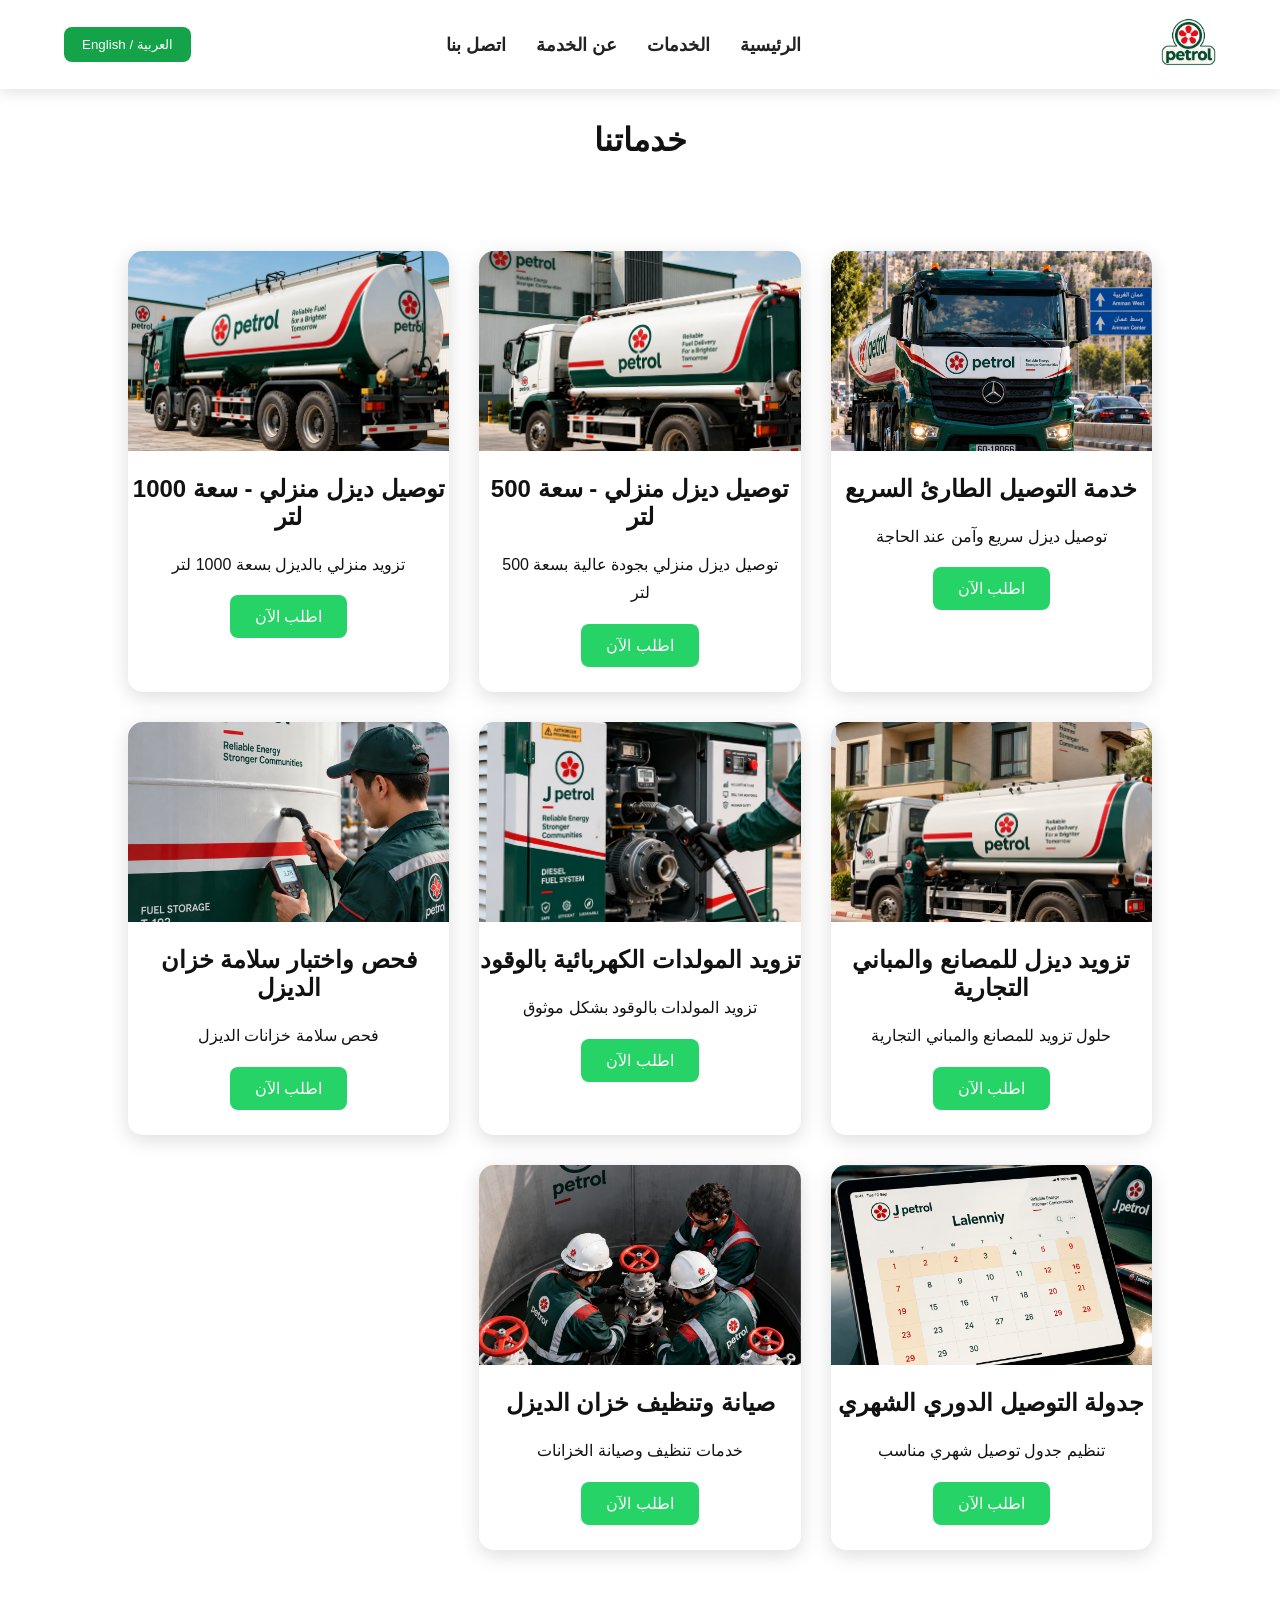
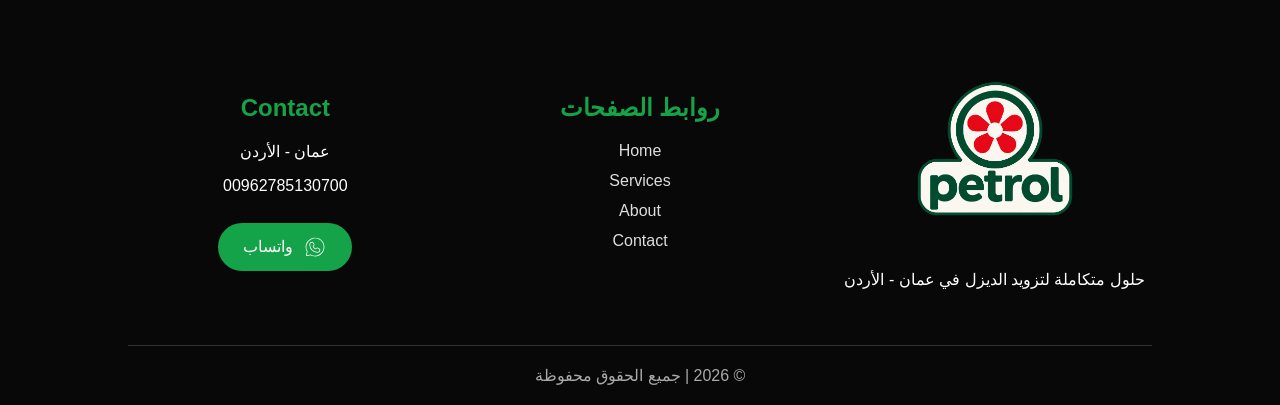
==== commit 72a61515: "Add files via upload" ====
--- a/services.html
+++ b/services.html
@@ -3,8 +3,8 @@
 <head>
 <meta charset="UTF-8">
 <meta name="viewport" content="width=device-width, initial-scale=1.0">
-<title>J Petrol | Diesel Supply Services Jordan</title>
-<meta name="description" content="Explore J Petrol diesel delivery services for residential, industrial and commercial customers in Jordan.">
+<title>Diesel Supply Services Jordan</title>
+<meta name="description" content="Explore diesel delivery services for residential, industrial and commercial customers in Jordan.">
 <meta name="keywords" content="Diesel Delivery Jordan, Fuel Supply, Diesel Supplier, توصيل ديزل الأردن">
 <link rel="stylesheet" href="style.css">
 <link rel="icon" href="images/logo.png" type="image/x-icon">
@@ -13,7 +13,7 @@
 {
  "@context":"https://schema.org",
  "@type":"LocalBusiness",
- "name":"J Petrol",
+ "name":"Diesel Delivery",
  "description":"Diesel delivery and fuel supply solutions in Jordan for homes, factories and commercial facilities.",
  "telephone":"+962 7 8513 0700",
  "serviceType":"Diesel Delivery Service",
@@ -54,7 +54,7 @@
 <header class="main-nav">
 <nav class="navbar">
 <div class="logo">
-<img src="images/logo.png" alt="J Petrol diesel delivery company Jordan">
+<img src="images/logo.png" alt="diesel delivery company Jordan logo">
 </div>
 
 <ul class="nav-links">
@@ -105,7 +105,7 @@
 <div class="footer-col brand">
 <img src="images/logo.png" class="footer-logo">
 <p>
-<span data-key="footerDescription">J Petrol provides reliable diesel supply solutions for homes, businesses and factories in Amman - Jordan.</span>
+<span data-key="footerDescription">Provides reliable diesel supply solutions for homes, businesses and factories in Amman - Jordan.</span>
 </p>
 </div>
 
@@ -127,7 +127,7 @@
 </div>
 
 <div class="footer-bottom">
-<span data-key="footer">© 2026 J Petrol | All Rights Reserved.</span>
+<span data-key="footer">© 2026 | All Rights Reserved.</span>
 </div>
 
 </footer>
